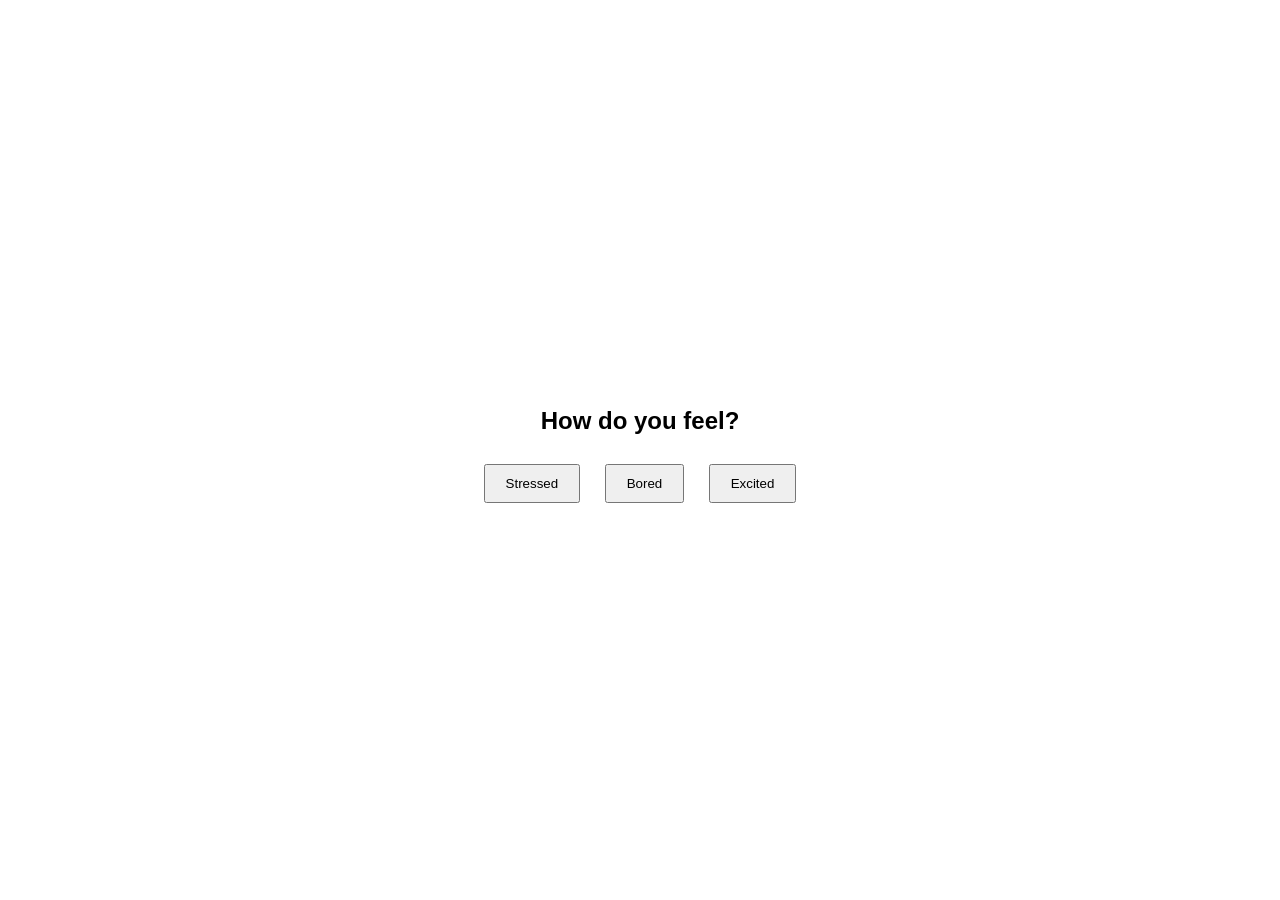
==== game mood/mood.html @ 7fc14b92 "push" ====
<!DOCTYPE html>
<html>
<head>
  <title>Choose Mood</title>

  <style>
    body {
      display: flex;
      justify-content: center;
      align-items: center;
      height: 100vh;
      margin: 0;
      font-family: Arial;
      text-align: center;
    }
    button {
      margin: 10px;
      padding: 10px 20px;
    }
  </style>

</head>
<body>

<div>
  <h2>How do you feel?</h2>

  <button onclick="saveMood('stressed')">Stressed</button>
  <button onclick="saveMood('bored')">Bored</button>
  <button onclick="saveMood('excited')">Excited</button>
</div>

<script>
function saveMood(mood){
  localStorage.setItem('mood', mood);
  window.location.href = 'q1.html';
}
</script>

</body>
</html>
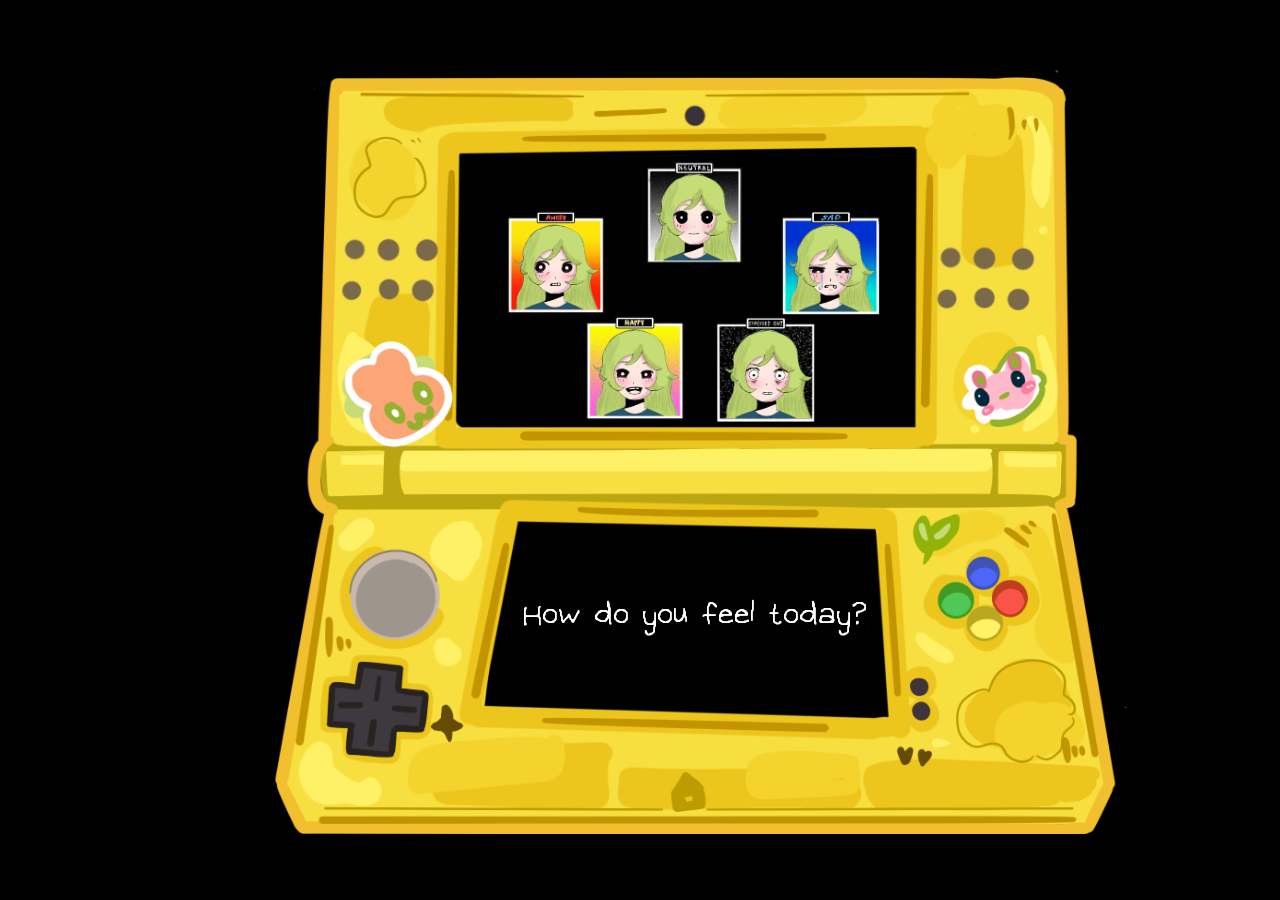
==== commit a2e26e25: "pushhhhhhhh" ====
--- a/game mood/mood.html
+++ b/game mood/mood.html
@@ -4,38 +4,124 @@
   <title>Choose Mood</title>
 
   <style>
-    body {
-      display: flex;
-      justify-content: center;
-      align-items: center;
-      height: 100vh;
-      margin: 0;
-      font-family: Arial;
-      text-align: center;
+    @font-face {
+      font-family: myFont;
+      src: url("font.ttf");
     }
-    button {
-      margin: 10px;
-      padding: 10px 20px;
+
+    body{
+      margin:0;
+      display:flex;
+      justify-content:center;
+      align-items:center;
+      height:100vh;
+      background:black;
+      font-family: myFont, sans-serif;
+    }
+
+    .console{
+      position:relative;
+      width:1100px;
+    }
+
+    .bg{
+      width:100%;
+      display:block;
+    }
+
+    /* مساحة الشاشة العليا */
+    .top-screen{
+      position:absolute;
+      top:15%;
+      left:25%;
+      width:50%;
+      height:24%;
+    }
+
+    /* مساحة الشاشة السفلى */
+    .bottom-screen{
+      position:absolute;
+      top:65%;
+      left:35%;
+      width:40%;
+      height:12%;
+      display:flex;
+      justify-content:center;
+      align-items:center;
+      text-align:center;
+      color:white;
+      font-size:45px;
+    }
+
+    .mood{
+      position:absolute;
+      width:100px;
+      cursor:pointer;
+      transition:0.2s;
+    }
+
+    .mood:hover{
+      transform:scale(1.1);
+    }
+
+    .neutral{
+      top:-20px;
+      left:60%;
+      transform:translateX(-50%);
+    }
+
+    .neutral:hover{
+      transform:translateX(-50%) scale(1.1);
+    }
+
+    .angry{
+      top:30px;
+      left:140px;
+    }
+
+    .sad{
+      top:30px;
+      right:35px;
+    }
+
+    .happy{
+      top:135px;
+      left:220px;
+    }
+
+    .stressed{
+      top:135px;
+      right:100px;
+    }
+
+    p{
+      margin:0;
     }
   </style>
+</head>
 
-</head>
 <body>
+  <div class="console">
+    <img src="3ds.png" class="bg">
 
-<div>
-  <h2>How do you feel?</h2>
+    <div class="top-screen">
+      <img src="Neutral.png" class="mood neutral" onclick="chooseMood('neutral')">
+      <img src="angry.png" class="mood angry" onclick="chooseMood('angry')">
+      <img src="sad.png" class="mood sad" onclick="chooseMood('sad')">
+      <img src="happy.png" class="mood happy" onclick="chooseMood('happy')">
+      <img src="stressed.png" class="mood stressed" onclick="chooseMood('stressed')">
+    </div>
 
-  <button onclick="saveMood('stressed')">Stressed</button>
-  <button onclick="saveMood('bored')">Bored</button>
-  <button onclick="saveMood('excited')">Excited</button>
-</div>
+    <div class="bottom-screen">
+      <p>How do you feel today?</p>
+    </div>
+  </div>
 
-<script>
-function saveMood(mood){
-  localStorage.setItem('mood', mood);
-  window.location.href = 'q1.html';
-}
-</script>
-
+  <script>
+    function chooseMood(mood){
+      localStorage.setItem("mood", mood);
+      window.location.href = "q1.html";
+    }
+  </script>
 </body>
 </html>
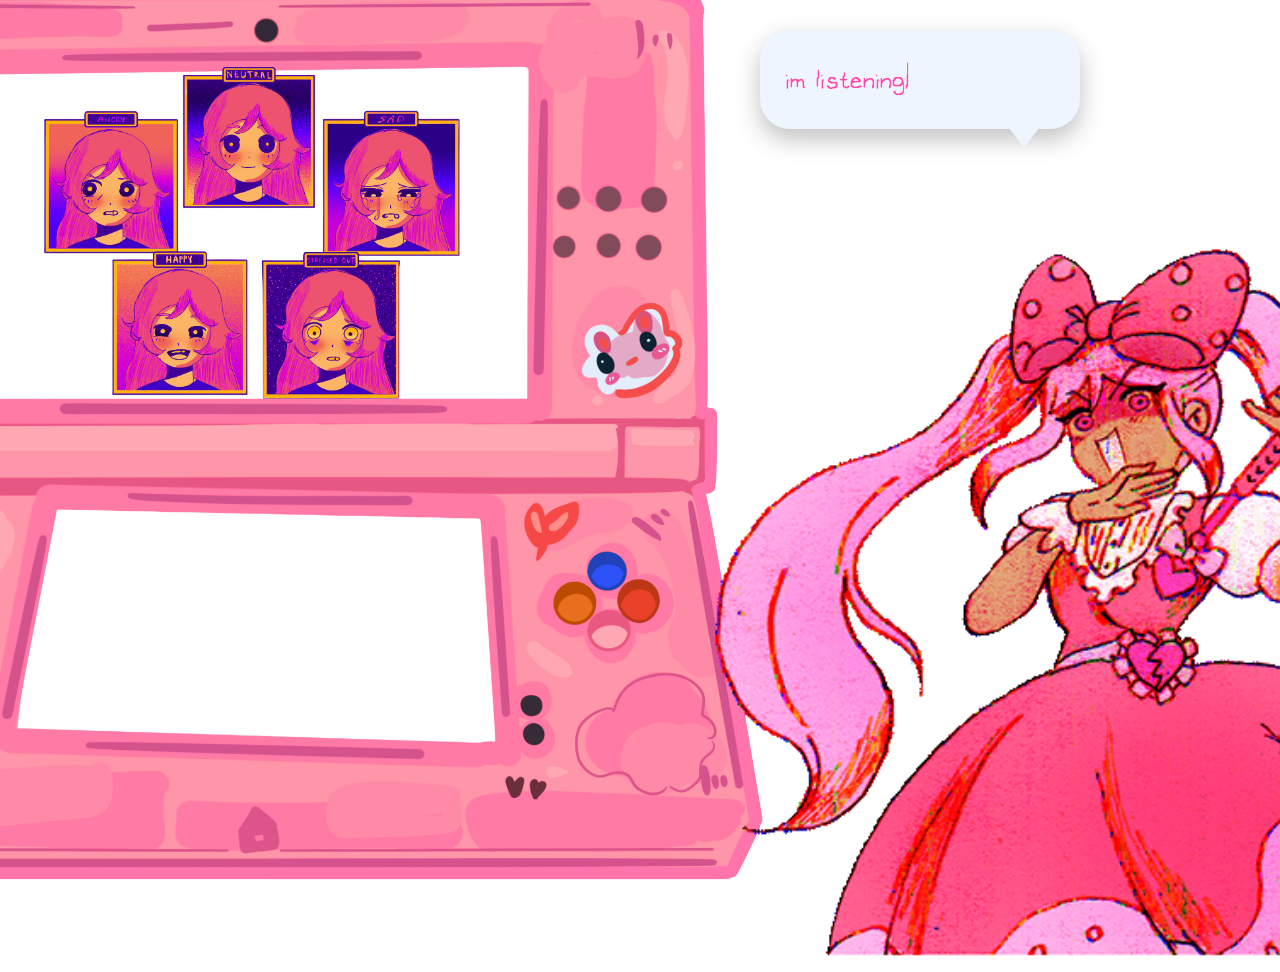
==== commit 213b386f: "push the change" ====
--- a/game mood/mood.html
+++ b/game mood/mood.html
@@ -1,63 +1,52 @@
 <!DOCTYPE html>
 <html>
 <head>
-  <title>Choose Mood</title>
+  <title>Mood</title>
+  <link rel="stylesheet" href="style.css">
 
   <style>
-    @font-face {
-      font-family: myFont;
-      src: url("font.ttf");
+    .console{
+      width:1300px;
+      left:-440px;
+      top:-20px;
+      z-index:1;
     }
 
-    body{
-      margin:0;
-      display:flex;
-      justify-content:center;
-      align-items:center;
-      height:100vh;
-      background:black;
-      font-family: myFont, sans-serif;
+    .console img{
+      width:100%;
     }
 
-    .console{
-      position:relative;
-      width:1100px;
+    .character{
+      left:700px;
+      top:200px;
     }
 
-    .bg{
-      width:100%;
-      display:block;
+    .speech-bubble{
+      top:30px;
+      right:120px;
     }
 
-    /* مساحة الشاشة العليا */
-    .top-screen{
-      position:absolute;
-      top:15%;
-      left:25%;
-      width:50%;
-      height:24%;
+    .speech-bubble::after{
+      right:40px;
     }
 
-    /* مساحة الشاشة السفلى */
-    .bottom-screen{
+    .question{
       position:absolute;
-      top:65%;
-      left:35%;
-      width:40%;
-      height:12%;
-      display:flex;
-      justify-content:center;
-      align-items:center;
-      text-align:center;
+      top:590px;
+      left:60px;
+      width:400px;
       color:white;
-      font-size:45px;
+      font-size:50px;
+      z-index:10;
+      line-height:1.2;
     }
 
     .mood{
       position:absolute;
-      width:100px;
+      width:140px;
       cursor:pointer;
       transition:0.2s;
+      z-index:10;
     }
 
     .mood:hover{
@@ -65,8 +54,8 @@
     }
 
     .neutral{
-      top:-20px;
-      left:60%;
+      top:65px;
+      left:250px;
       transform:translateX(-50%);
     }
 
@@ -75,46 +64,50 @@
     }
 
     .angry{
-      top:30px;
-      left:140px;
+      top:110px;
+      left:40px;
     }
 
     .sad{
-      top:30px;
-      right:35px;
+      top:110px;
+      left:320px;
     }
 
     .happy{
-      top:135px;
-      left:220px;
+      top:250px;
+      left:110px;
     }
 
     .stressed{
-      top:135px;
-      right:100px;
-    }
-
-    p{
-      margin:0;
+      top:250px;
+      left:260px;
     }
   </style>
 </head>
 
 <body>
-  <div class="console">
-    <img src="3ds.png" class="bg">
+  <div class="layout">
 
-    <div class="top-screen">
-      <img src="Neutral.png" class="mood neutral" onclick="chooseMood('neutral')">
-      <img src="angry.png" class="mood angry" onclick="chooseMood('angry')">
-      <img src="sad.png" class="mood sad" onclick="chooseMood('sad')">
-      <img src="happy.png" class="mood happy" onclick="chooseMood('happy')">
-      <img src="stressed.png" class="mood stressed" onclick="chooseMood('stressed')">
+    <div class="speech-bubble">
+      <span id="typeText"></span><span class="cursor">|</span>
     </div>
 
-    <div class="bottom-screen">
-      <p>How do you feel today?</p>
+    <div class="console">
+      <img src="3ds.png" alt="3DS">
     </div>
+
+    <img src="sweetheart.gif" class="character" alt="Sweetheart">
+
+    <img src="Neutral.png" class="mood neutral" onclick="chooseMood('neutral')">
+    <img src="angry.png" class="mood angry" onclick="chooseMood('angry')">
+    <img src="sad.png" class="mood sad" onclick="chooseMood('sad')">
+    <img src="happy.png" class="mood happy" onclick="chooseMood('happy')">
+    <img src="stressed.png" class="mood stressed" onclick="chooseMood('stressed')">
+
+    <div class="question">
+      How do you feel today?
+    </div>
+
   </div>
 
   <script>
@@ -122,6 +115,20 @@
       localStorage.setItem("mood", mood);
       window.location.href = "q1.html";
     }
+
+    const message = "im listening";
+    const target = document.getElementById("typeText");
+    let i = 0;
+
+    function typeWriter(){
+      if(i < message.length){
+        target.innerHTML += message.charAt(i);
+        i++;
+        setTimeout(typeWriter, 40);
+      }
+    }
+
+    typeWriter();
   </script>
 </body>
 </html>
--- a/game mood/style.css
+++ b/game mood/style.css
@@ -0,0 +1,104 @@
+@font-face {
+  font-family: myFont;
+  src: url("font.ttf");
+}
+
+*{
+  margin:0;
+  padding:0;
+  box-sizing:border-box;
+}
+
+body{
+  height:100vh;
+  background: url("black space.png") center / cover no-repeat;
+  font-family: myFont, sans-serif;
+  overflow:hidden;
+  display:flex;
+  justify-content:center;
+  align-items:center;
+}
+
+.layout{
+  position:relative;
+  width:1200px;
+  height:900px;
+  right: 40px;
+}
+
+img{
+  display:block;
+}
+
+.console,
+.character,
+.speech-bubble{
+  position:absolute;
+}
+
+/* ✨ الشخصية */
+.character{
+  width:1000px;
+  left:700px;
+  top:140px;
+  z-index:1;
+  animation: floatChar 4s ease-in-out infinite;
+}
+
+/* ✨ البوبل فوق الشخصية */
+.speech-bubble{
+  max-width:320px;
+  background:rgb(239, 245, 255);
+  color:#ff48ad;
+  font-size:35px;
+  line-height:1.4;
+  padding:25px;
+  border-radius:30px;
+  z-index:10;
+
+  /* 🔥 هذا المهم */
+  top:10px;
+  left:760px;
+
+  box-shadow:0 10px 25px rgba(0,0,0,0.25);
+  animation: floatBubble 2.5s ease-in-out infinite;
+}
+
+.speech-bubble::after{
+  content:"";
+  position:absolute;
+  bottom:-18px;
+  right:180px;
+
+  border-left:16px solid transparent;
+  border-right:16px solid transparent;
+  border-top:20px solid rgb(239, 245, 255);
+}
+
+.cursor{
+  display:inline-block;
+  animation: blink 0.8s infinite;
+}
+
+@keyframes floatChar{
+  0%,100%{
+    transform: translateY(0);
+  }
+  50%{
+    transform: translateY(-12px);
+  }
+}
+
+@keyframes floatBubble{
+  0%,100%{
+    transform:translateY(0);
+  }
+  50%{
+    transform:translateY(-8px);
+  }
+}
+
+@keyframes blink{
+  0%,49%{ opacity:1; }
+  50%,100%{ opacity:0; }
+}
